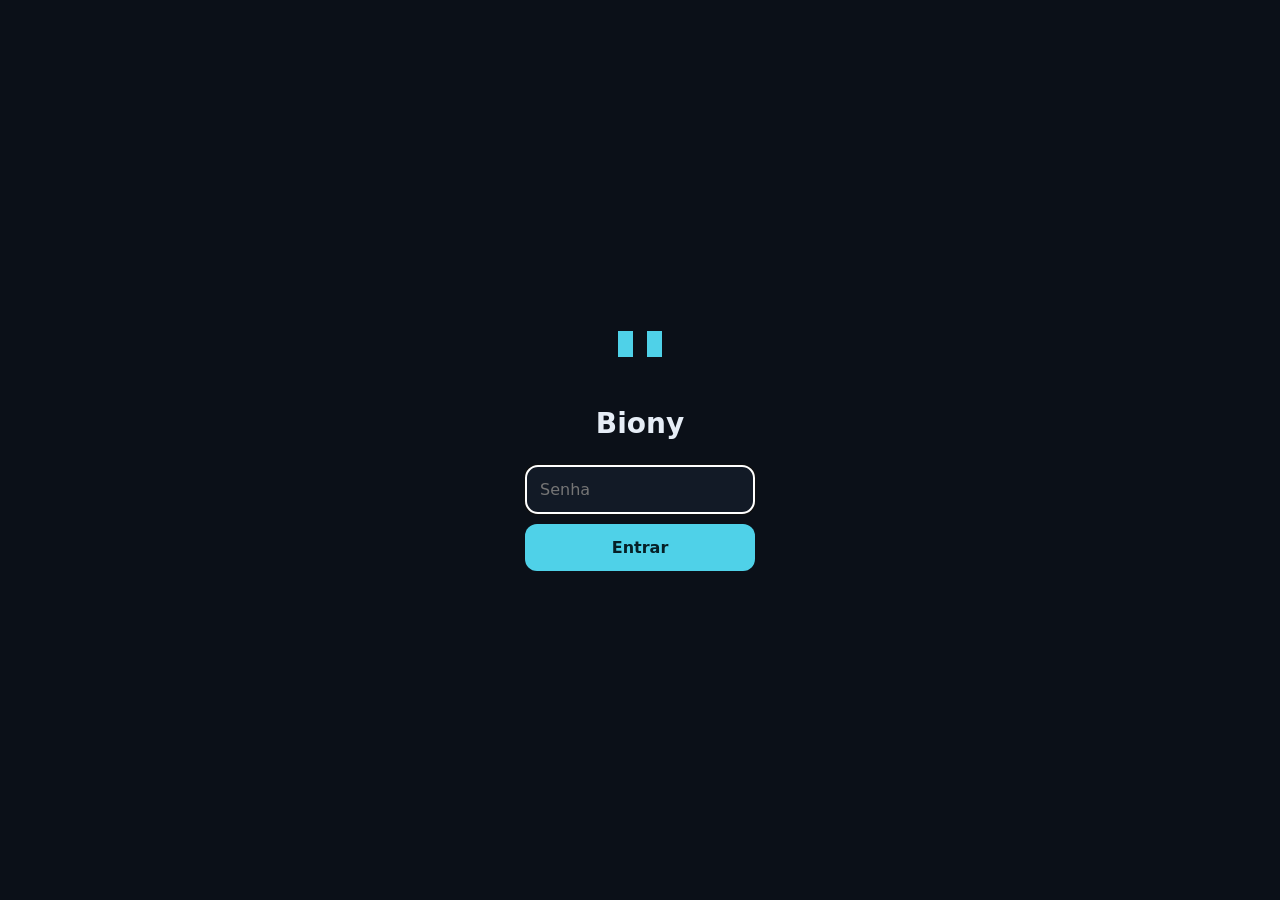
==== server/biony/web/index.html @ 344ee3c3 "feat: F5 — PWA com login, texto e voz - PWA servida pelo próprio servidor (server/biony/web): conver" ====
<!doctype html>
<html lang="pt-BR">
<head>
  <meta charset="utf-8">
  <meta name="viewport" content="width=device-width, initial-scale=1, viewport-fit=cover">
  <meta name="theme-color" content="#0b1018">
  <meta name="apple-mobile-web-app-capable" content="yes">
  <meta name="apple-mobile-web-app-status-bar-style" content="black-translucent">
  <title>Biony</title>
  <link rel="manifest" href="manifest.webmanifest">
  <link rel="icon" href="icon-192.png">
  <link rel="apple-touch-icon" href="icon-192.png">
  <link rel="stylesheet" href="style.css">
</head>
<body>
  <!-- Login -->
  <main id="login" class="login" hidden>
    <img src="icon-192.png" alt="" class="login-logo">
    <h1>Biony</h1>
    <form id="login-form">
      <input id="login-password" type="password" placeholder="Senha" autocomplete="current-password" required>
      <button type="submit">Entrar</button>
      <p id="login-error" class="error" role="alert"></p>
    </form>
  </main>

  <!-- Conversa -->
  <main id="chat" class="chat" hidden>
    <header class="top">
      <div class="title">
        <span id="status-dot" class="dot" title="Status"></span>
        <strong>Biony</strong>
        <small id="status-text"></small>
      </div>
      <div class="actions">
        <button id="speak-toggle" class="icon" title="Responder falando (quando você fala)" aria-pressed="true">🔊</button>
        <button id="new-chat" class="icon" title="Nova conversa">＋</button>
        <button id="logout" class="icon" title="Sair">⎋</button>
      </div>
    </header>

    <section id="messages" class="messages" aria-live="polite"></section>

    <div id="confirm" class="confirm" hidden>
      <button data-answer="sim" class="yes">Sim</button>
      <button data-answer="não" class="no">Não</button>
    </div>

    <form id="composer" class="composer">
      <textarea id="text" rows="1" placeholder="Fale ou digite…" enterkeyhint="send"></textarea>
      <button id="mic" type="button" class="round mic" title="Falar (toque para começar e para enviar)">🎙️</button>
      <button id="send" type="submit" class="round send" title="Enviar">➤</button>
    </form>
  </main>

  <script src="app.js"></script>
</body>
</html>
---- server/biony/web/style.css ----
:root {
  --bg: #0b1018;
  --panel: #121a26;
  --line: #1f2a3a;
  --text: #e6edf6;
  --muted: #8a9ab0;
  --accent: #4fd1e8;
  --accent-ink: #062027;
  --me: #1d3b52;
  --danger: #ff6b6b;
  --ok: #4ade80;
  --warn: #fbbf24;
  color-scheme: dark;
}

* { box-sizing: border-box; }
html, body { height: 100%; margin: 0; }
body {
  background: var(--bg);
  color: var(--text);
  font: 16px/1.45 system-ui, -apple-system, "Segoe UI", Roboto, sans-serif;
}
[hidden] { display: none !important; }
button { font: inherit; color: inherit; cursor: pointer; }

/* ---------- login ---------- */
.login {
  min-height: 100%;
  display: grid;
  place-content: center;
  justify-items: center;
  gap: 12px;
  padding: 24px 16px;
}
.login-logo { width: 96px; height: 96px; border-radius: 22px; }
.login h1 { margin: 0 0 8px; font-size: 28px; }
.login form { display: grid; gap: 10px; width: min(320px, 100%); }
.login input, .login button {
  padding: 12px 14px;
  border-radius: 12px;
  border: 1px solid var(--line);
  background: var(--panel);
  font: inherit;
  color: var(--text);
}
.login button { background: var(--accent); color: var(--accent-ink); border: 0; font-weight: 600; }
.error { color: var(--danger); min-height: 1.4em; margin: 0; text-align: center; }

/* ---------- conversa ---------- */
.chat {
  height: 100%;
  display: grid;
  grid-template-rows: auto 1fr auto auto;
  max-width: 860px;
  margin: 0 auto;
}
.top {
  display: flex;
  align-items: center;
  justify-content: space-between;
  padding: calc(10px + env(safe-area-inset-top)) 16px 10px;
  border-bottom: 1px solid var(--line);
}
.title { display: flex; align-items: center; gap: 8px; min-width: 0; }
.title small { color: var(--muted); white-space: nowrap; overflow: hidden; text-overflow: ellipsis; }
.dot { width: 10px; height: 10px; border-radius: 50%; background: var(--muted); flex: none; }
.dot.ok { background: var(--ok); }
.dot.warn { background: var(--warn); }
.dot.off { background: var(--danger); }
.actions { display: flex; gap: 4px; }
.icon {
  width: 40px; height: 40px;
  border: 0; border-radius: 10px;
  background: transparent;
  font-size: 18px;
}
.icon:hover { background: var(--panel); }
.icon[aria-pressed="false"] { opacity: .4; }

.messages {
  overflow-y: auto;
  padding: 16px;
  display: flex;
  flex-direction: column;
  gap: 10px;
}
.msg {
  max-width: min(85%, 640px);
  padding: 10px 14px;
  border-radius: 16px;
  white-space: pre-wrap;
  overflow-wrap: anywhere;
}
.msg.biony { align-self: flex-start; background: var(--panel); border-bottom-left-radius: 4px; }
.msg.usuario { align-self: flex-end; background: var(--me); border-bottom-right-radius: 4px; }
.msg.erro { align-self: center; background: transparent; color: var(--danger); font-size: 14px; }
.msg .voice { display: block; color: var(--muted); font-size: 13px; margin-bottom: 2px; }
.msg pre {
  white-space: pre;
  overflow-x: auto;
  background: #0a0f16;
  border: 1px solid var(--line);
  border-radius: 8px;
  padding: 10px;
  margin: 6px 0;
  font-size: 14px;
}
.msg code { font-family: ui-monospace, Consolas, monospace; font-size: .92em; }
.msg :not(pre) > code { background: #0a0f16; padding: 1px 5px; border-radius: 5px; }
.typing::after { content: "…"; animation: blink 1s steps(3) infinite; }
@keyframes blink { 50% { opacity: .3; } }
.empty { margin: auto; color: var(--muted); text-align: center; }

.confirm { display: flex; gap: 10px; justify-content: center; padding: 0 16px 10px; }
.confirm button { padding: 10px 28px; border-radius: 12px; border: 0; font-weight: 600; }
.confirm .yes { background: var(--ok); color: #05210f; }
.confirm .no { background: var(--panel); border: 1px solid var(--line); }

.composer {
  display: flex;
  align-items: flex-end;
  gap: 8px;
  padding: 10px 16px calc(10px + env(safe-area-inset-bottom));
  border-top: 1px solid var(--line);
}
.composer textarea {
  flex: 1;
  min-width: 0;
  resize: none;
  max-height: 160px;
  overflow-y: hidden;
  padding: 11px 14px;
  border-radius: 20px;
  border: 1px solid var(--line);
  background: var(--panel);
  color: var(--text);
  font: inherit;
}
.round {
  width: 44px; height: 44px; flex: none;
  border-radius: 50%;
  border: 0;
  background: var(--panel);
  font-size: 18px;
}
.round.send { background: var(--accent); color: var(--accent-ink); }
.round:disabled { opacity: .4; cursor: default; }
.mic.recording { background: var(--danger); animation: pulse 1.2s infinite; }
@keyframes pulse { 50% { box-shadow: 0 0 0 8px rgb(255 107 107 / .2); } }
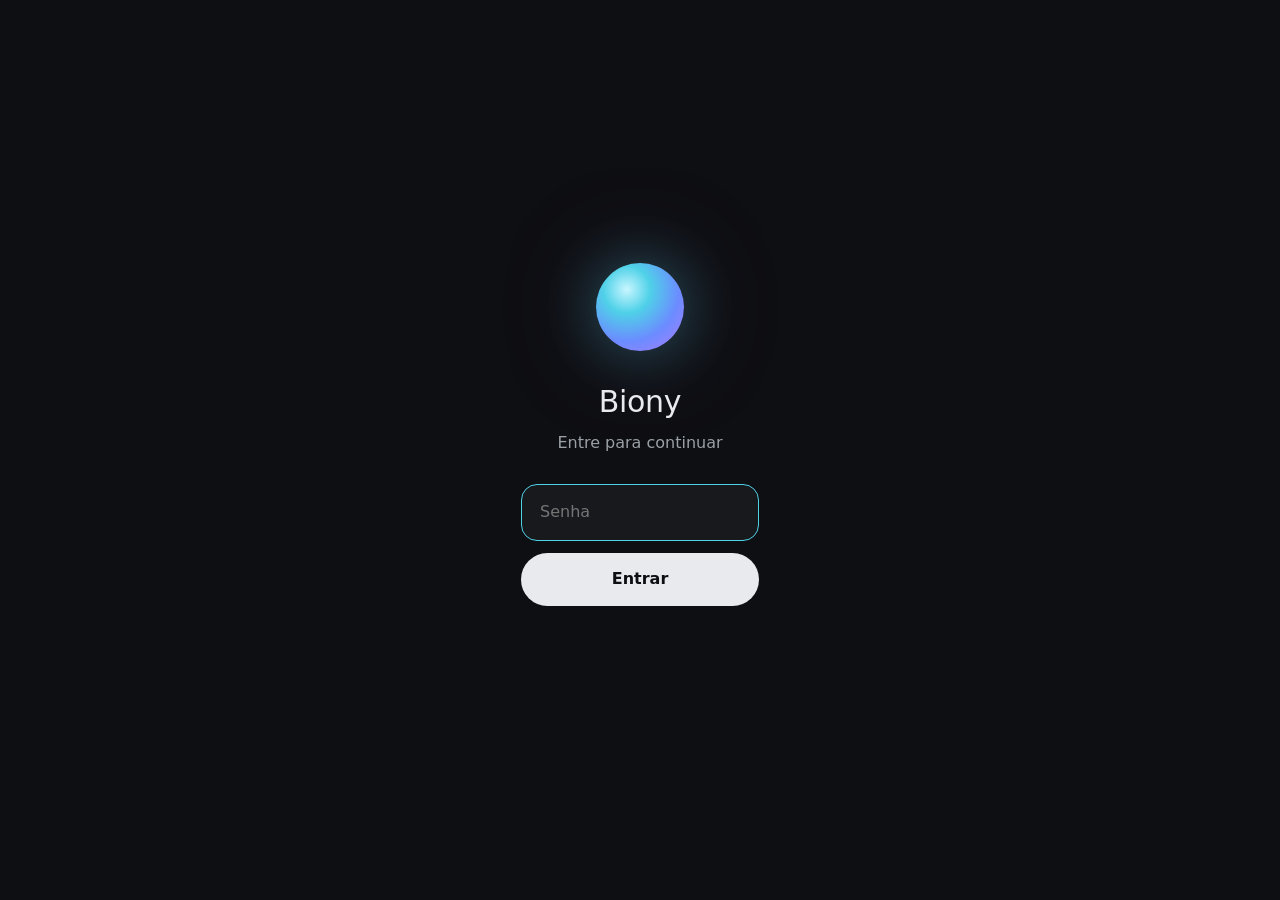
==== commit a764973f: "feat: interface nova da PWA no estilo Gemini (ícones em linha, menu, saudação com atalhos, entrada e" ====
--- a/server/biony/web/index.html
+++ b/server/biony/web/index.html
@@ -2,8 +2,8 @@
 <html lang="pt-BR">
 <head>
   <meta charset="utf-8">
-  <meta name="viewport" content="width=device-width, initial-scale=1, viewport-fit=cover">
-  <meta name="theme-color" content="#0b1018">
+  <meta name="viewport" content="width=device-width, initial-scale=1, viewport-fit=cover, interactive-widget=resizes-content">
+  <meta name="theme-color" content="#0e0f12">
   <meta name="apple-mobile-web-app-capable" content="yes">
   <meta name="apple-mobile-web-app-status-bar-style" content="black-translucent">
   <title>Biony</title>
@@ -13,13 +13,37 @@
   <link rel="stylesheet" href="style.css">
 </head>
 <body>
+  <!-- Ícones (traço de 1,75 px, estilo linha). Usados com <svg><use href="#i-..."/></svg>. -->
+  <svg width="0" height="0" style="position:absolute" aria-hidden="true">
+    <defs>
+      <symbol id="i-mic" viewBox="0 0 24 24"><rect x="9" y="3" width="6" height="11" rx="3"/><path d="M5.5 11a6.5 6.5 0 0 0 13 0M12 17.5V21"/></symbol>
+      <symbol id="i-send" viewBox="0 0 24 24"><path d="M12 19V5M6 11l6-6 6 6"/></symbol>
+      <symbol id="i-stop" viewBox="0 0 24 24"><rect x="7" y="7" width="10" height="10" rx="2"/></symbol>
+      <symbol id="i-menu" viewBox="0 0 24 24"><circle cx="12" cy="5.5" r="1.3"/><circle cx="12" cy="12" r="1.3"/><circle cx="12" cy="18.5" r="1.3"/></symbol>
+      <symbol id="i-new" viewBox="0 0 24 24"><path d="M12 20h8M16.5 3.5a2.1 2.1 0 0 1 3 3L7 19l-4 1 1-4Z"/></symbol>
+      <symbol id="i-calendar" viewBox="0 0 24 24"><rect x="3.5" y="5" width="17" height="15.5" rx="3"/><path d="M3.5 10h17M8 3v4M16 3v4"/></symbol>
+      <symbol id="i-face" viewBox="0 0 24 24"><rect x="3" y="4" width="18" height="16" rx="5"/><path d="M9 10v3M15 10v3"/></symbol>
+      <symbol id="i-volume" viewBox="0 0 24 24"><path d="M4 9.5h3.5L12 6v12l-4.5-3.5H4Z"/><path d="M15.5 9a4 4 0 0 1 0 6M18 6.5a7.5 7.5 0 0 1 0 11"/></symbol>
+      <symbol id="i-gear" viewBox="0 0 24 24"><circle cx="12" cy="12" r="3"/><path d="M19.4 15a1.7 1.7 0 0 0 .3 1.8l.1.1a2 2 0 1 1-2.8 2.8l-.1-.1a1.7 1.7 0 0 0-1.8-.3 1.7 1.7 0 0 0-1 1.5V21a2 2 0 1 1-4 0v-.1a1.7 1.7 0 0 0-1.1-1.5 1.7 1.7 0 0 0-1.8.3l-.1.1a2 2 0 1 1-2.8-2.8l.1-.1a1.7 1.7 0 0 0 .3-1.8 1.7 1.7 0 0 0-1.5-1H3a2 2 0 1 1 0-4h.1a1.7 1.7 0 0 0 1.5-1.1 1.7 1.7 0 0 0-.3-1.8l-.1-.1a2 2 0 1 1 2.8-2.8l.1.1a1.7 1.7 0 0 0 1.8.3H9a1.7 1.7 0 0 0 1-1.5V3a2 2 0 1 1 4 0v.1a1.7 1.7 0 0 0 1 1.5 1.7 1.7 0 0 0 1.8-.3l.1-.1a2 2 0 1 1 2.8 2.8l-.1.1a1.7 1.7 0 0 0-.3 1.8V9a1.7 1.7 0 0 0 1.5 1H21a2 2 0 1 1 0 4h-.1a1.7 1.7 0 0 0-1.5 1Z"/></symbol>
+      <symbol id="i-logout" viewBox="0 0 24 24"><path d="M14 4h4a2 2 0 0 1 2 2v12a2 2 0 0 1-2 2h-4M10 16l-4-4 4-4M6 12h10"/></symbol>
+      <symbol id="i-back" viewBox="0 0 24 24"><path d="M15 5l-7 7 7 7"/></symbol>
+      <symbol id="i-plus" viewBox="0 0 24 24"><path d="M12 5v14M5 12h14"/></symbol>
+      <symbol id="i-check" viewBox="0 0 24 24"><path d="M5 12.5l4.5 4.5L19 7.5"/></symbol>
+      <symbol id="i-home" viewBox="0 0 24 24"><path d="M4 11l8-6.5 8 6.5M6 9.5V20h12V9.5"/></symbol>
+      <symbol id="i-moon" viewBox="0 0 24 24"><path d="M20 14.5A8 8 0 0 1 9.5 4a8 8 0 1 0 10.5 10.5Z"/></symbol>
+      <symbol id="i-film" viewBox="0 0 24 24"><rect x="3.5" y="5" width="17" height="14" rx="2.5"/><path d="M3.5 9.5h17M3.5 14.5h17M8 5v14M16 5v14"/></symbol>
+      <symbol id="i-bulb" viewBox="0 0 24 24"><path d="M9 18h6M10 21h4M12 3a6 6 0 0 0-3.5 10.9c.6.5 1 1.2 1 2.1h5c0-.9.4-1.6 1-2.1A6 6 0 0 0 12 3Z"/></symbol>
+    </defs>
+  </svg>
+
   <!-- Login -->
   <main id="login" class="login" hidden>
-    <img src="icon-192.png" alt="" class="login-logo">
+    <div class="orb orb-lg" aria-hidden="true"></div>
     <h1>Biony</h1>
+    <p class="login-sub">Entre para continuar</p>
     <form id="login-form">
       <input id="login-password" type="password" placeholder="Senha" autocomplete="current-password" required>
-      <button type="submit">Entrar</button>
+      <button type="submit" class="primary">Entrar</button>
       <p id="login-error" class="error" role="alert"></p>
     </form>
   </main>
@@ -28,31 +52,68 @@
   <main id="chat" class="chat" hidden>
     <header class="top">
       <div class="title">
+        <span class="brand">Biony</span>
         <span id="status-dot" class="dot" title="Status"></span>
-        <strong>Biony</strong>
         <small id="status-text"></small>
       </div>
       <div class="actions">
-        <button id="speak-toggle" class="icon" title="Responder falando (quando você fala)" aria-pressed="true">🔊</button>
-        <button id="new-chat" class="icon" title="Nova conversa">＋</button>
-        <button id="logout" class="icon" title="Sair">⎋</button>
+        <button id="new-chat" class="icon" title="Nova conversa" aria-label="Nova conversa"><svg><use href="#i-new"/></svg></button>
+        <button id="menu-open" class="icon" title="Mais opções" aria-label="Mais opções" aria-haspopup="menu" aria-expanded="false"><svg><use href="#i-menu"/></svg></button>
+      </div>
+      <div id="menu" class="menu" role="menu" hidden>
+        <button id="agenda-open" role="menuitem"><svg><use href="#i-calendar"/></svg><span>Agenda</span></button>
+        <button id="face-toggle" role="menuitemcheckbox" aria-checked="false"><svg><use href="#i-face"/></svg><span>Rosto em tela cheia</span><i class="switch"></i></button>
+        <button id="speak-toggle" role="menuitemcheckbox" aria-checked="true"><svg><use href="#i-volume"/></svg><span>Respostas faladas</span><i class="switch"></i></button>
+        <button id="app-settings" role="menuitem" hidden><svg><use href="#i-gear"/></svg><span>Configurações do app</span></button>
+        <hr>
+        <button id="logout" role="menuitem" class="danger"><svg><use href="#i-logout"/></svg><span>Sair</span></button>
       </div>
     </header>
 
+    <section id="face-panel" class="face-panel">
+      <canvas id="face" aria-label="Rosto do Biony"></canvas>
+      <p id="caption" class="caption" aria-live="polite"></p>
+    </section>
+
     <section id="messages" class="messages" aria-live="polite"></section>
 
-    <div id="confirm" class="confirm" hidden>
-      <button data-answer="sim" class="yes">Sim</button>
-      <button data-answer="não" class="no">Não</button>
+    <div class="bottom">
+      <div id="confirm" class="confirm" hidden>
+        <button data-answer="sim" class="yes">Confirmar</button>
+        <button data-answer="não" class="no">Cancelar</button>
+      </div>
+      <form id="composer" class="composer">
+        <textarea id="text" rows="1" placeholder="Pergunte ao Biony" enterkeyhint="send" aria-label="Mensagem"></textarea>
+        <button id="mic" type="button" class="round mic" title="Conversar por voz: toque, fale e faça uma pausa; toque de novo para encerrar" aria-label="Conversar por voz"><svg class="when-idle"><use href="#i-mic"/></svg><svg class="when-recording"><use href="#i-stop"/></svg></button>
+        <button id="send" type="submit" class="round send" title="Enviar" aria-label="Enviar"><svg><use href="#i-send"/></svg></button>
+      </form>
     </div>
-
-    <form id="composer" class="composer">
-      <textarea id="text" rows="1" placeholder="Fale ou digite…" enterkeyhint="send"></textarea>
-      <button id="mic" type="button" class="round mic" title="Falar (toque para começar e para enviar)">🎙️</button>
-      <button id="send" type="submit" class="round send" title="Enviar">➤</button>
-    </form>
   </main>
 
+  <!-- Agenda -->
+  <main id="agenda" class="agenda" hidden>
+    <header class="top">
+      <div class="title">
+        <button id="agenda-close" class="icon" title="Voltar" aria-label="Voltar para a conversa"><svg><use href="#i-back"/></svg></button>
+        <span class="brand">Agenda</span>
+      </div>
+    </header>
+    <div class="agenda-body">
+      <form id="task-form" class="task-form">
+        <input id="task-title" type="text" placeholder="Nova tarefa" maxlength="200" required>
+        <input id="task-due" type="datetime-local" title="Prazo (opcional)" aria-label="Prazo (opcional)">
+        <button type="submit" class="round send" title="Adicionar" aria-label="Adicionar tarefa"><svg><use href="#i-plus"/></svg></button>
+      </form>
+      <p id="agenda-error" class="error" role="alert"></p>
+      <h2>Tarefas</h2>
+      <ul id="task-list" class="agenda-list"></ul>
+      <h2>Lembretes</h2>
+      <ul id="reminder-list" class="agenda-list"></ul>
+    </div>
+  </main>
+
+  <script src="face.js"></script>
+  <script src="vad.js"></script>
   <script src="app.js"></script>
 </body>
 </html>
--- a/server/biony/web/style.css
+++ b/server/biony/web/style.css
@@ -1,27 +1,45 @@
 :root {
-  --bg: #0b1018;
-  --panel: #121a26;
-  --line: #1f2a3a;
-  --text: #e6edf6;
-  --muted: #8a9ab0;
-  --accent: #4fd1e8;
-  --accent-ink: #062027;
-  --me: #1d3b52;
-  --danger: #ff6b6b;
-  --ok: #4ade80;
-  --warn: #fbbf24;
+  --bg: #0e0f12;
+  --surface: #17191d;
+  --surface-2: #1e2126;
+  --surface-3: #262a30;
+  --line: #2b2f36;
+  --text: #e8eaed;
+  --muted: #9aa0a6;
+  --faint: #6b7178;
+  --accent: #4fd1e8;          /* o ciano dos olhos do Biony */
+  --accent-ink: #04212a;
+  --grad: linear-gradient(100deg, #4fd1e8 0%, #6b8cff 50%, #b07cff 100%);
+  --danger: #f28b82;
+  --ok: #81c995;
+  --warn: #fdd663;
+  --radius: 20px;
   color-scheme: dark;
 }
 
-* { box-sizing: border-box; }
+* { box-sizing: border-box; -webkit-tap-highlight-color: transparent; }
 html, body { height: 100%; margin: 0; }
 body {
   background: var(--bg);
   color: var(--text);
-  font: 16px/1.45 system-ui, -apple-system, "Segoe UI", Roboto, sans-serif;
+  font: 16px/1.55 "Google Sans", "Google Sans Text", Roboto, system-ui, -apple-system, "Segoe UI", sans-serif;
+  -webkit-font-smoothing: antialiased;
 }
 [hidden] { display: none !important; }
-button { font: inherit; color: inherit; cursor: pointer; }
+button { font: inherit; color: inherit; cursor: pointer; background: none; border: 0; padding: 0; }
+input, textarea { font: inherit; color: inherit; }
+
+/* Ícones em linha (sprite no index.html) */
+svg { width: 22px; height: 22px; fill: none; stroke: currentColor; stroke-width: 1.75; stroke-linecap: round; stroke-linejoin: round; flex: none; }
+#i-menu circle { fill: currentColor; stroke: none; }
+
+/* O "orbe": a marca do Biony (login, avatar das respostas, estado vazio) */
+.orb {
+  width: 26px; height: 26px; border-radius: 50%; flex: none;
+  background: radial-gradient(circle at 35% 30%, #c8f6ff 0%, #4fd1e8 28%, #6b8cff 62%, #b07cff 100%);
+  box-shadow: 0 0 18px rgb(79 209 232 / .35);
+}
+.orb-lg { width: 88px; height: 88px; box-shadow: 0 0 60px rgb(79 209 232 / .35), 0 0 120px rgb(176 124 255 / .18); }
 
 /* ---------- login ---------- */
 .login {
@@ -29,121 +47,316 @@
   display: grid;
   place-content: center;
   justify-items: center;
-  gap: 12px;
-  padding: 24px 16px;
-}
-.login-logo { width: 96px; height: 96px; border-radius: 22px; }
-.login h1 { margin: 0 0 8px; font-size: 28px; }
-.login form { display: grid; gap: 10px; width: min(320px, 100%); }
-.login input, .login button {
-  padding: 12px 14px;
-  border-radius: 12px;
+  gap: 6px;
+  padding: 24px 20px;
+}
+.login h1 { margin: 22px 0 0; font-size: 30px; font-weight: 500; letter-spacing: -.01em; }
+.login-sub { margin: 0 0 22px; color: var(--muted); }
+.login form { display: grid; gap: 12px; width: min(340px, 100%); }
+.login input {
+  padding: 15px 18px;
+  border-radius: 16px;
   border: 1px solid var(--line);
-  background: var(--panel);
-  font: inherit;
-  color: var(--text);
-}
-.login button { background: var(--accent); color: var(--accent-ink); border: 0; font-weight: 600; }
-.error { color: var(--danger); min-height: 1.4em; margin: 0; text-align: center; }
+  background: var(--surface);
+  outline: none;
+}
+.login input:focus { border-color: var(--accent); }
+.primary {
+  padding: 14px 18px;
+  border-radius: 999px;
+  background: var(--text);
+  color: var(--bg);
+  font-weight: 600;
+}
+.error { color: var(--danger); min-height: 1.4em; margin: 0; text-align: center; font-size: 14px; }
 
 /* ---------- conversa ---------- */
 .chat {
   height: 100%;
   display: grid;
-  grid-template-rows: auto 1fr auto auto;
-  max-width: 860px;
+  grid-template-columns: minmax(0, 1fr); /* sem isto, um topo largo demais empurra a tela inteira */
+  grid-template-rows: auto auto 1fr auto;
+  max-width: 820px;
   margin: 0 auto;
 }
 .top {
+  position: relative;
   display: flex;
   align-items: center;
   justify-content: space-between;
-  padding: calc(10px + env(safe-area-inset-top)) 16px 10px;
-  border-bottom: 1px solid var(--line);
-}
-.title { display: flex; align-items: center; gap: 8px; min-width: 0; }
-.title small { color: var(--muted); white-space: nowrap; overflow: hidden; text-overflow: ellipsis; }
-.dot { width: 10px; height: 10px; border-radius: 50%; background: var(--muted); flex: none; }
+  gap: 8px;
+  padding: calc(8px + env(safe-area-inset-top)) 8px 4px 20px;
+  min-height: 60px;
+}
+.title { display: flex; align-items: center; gap: 10px; min-width: 0; flex: 1 1 auto; }
+.brand { font-size: 21px; font-weight: 500; letter-spacing: -.01em; }
+.title small { color: var(--muted); font-size: 13px; white-space: nowrap; overflow: hidden; text-overflow: ellipsis; }
+.dot { width: 7px; height: 7px; border-radius: 50%; background: var(--faint); flex: none; transition: background .3s; }
 .dot.ok { background: var(--ok); }
 .dot.warn { background: var(--warn); }
 .dot.off { background: var(--danger); }
-.actions { display: flex; gap: 4px; }
+.actions { display: flex; gap: 2px; flex: none; }
 .icon {
-  width: 40px; height: 40px;
-  border: 0; border-radius: 10px;
-  background: transparent;
-  font-size: 18px;
-}
-.icon:hover { background: var(--panel); }
-.icon[aria-pressed="false"] { opacity: .4; }
+  width: 44px; height: 44px;
+  display: inline-grid; place-items: center;
+  border-radius: 50%;
+  color: var(--muted);
+  transition: background .15s, color .15s;
+}
+.icon:hover, .icon:focus-visible, .icon[aria-expanded="true"] { background: var(--surface-2); color: var(--text); outline: none; }
+
+/* Menu de opções (⋮) */
+.menu {
+  position: absolute;
+  top: calc(56px + env(safe-area-inset-top));
+  right: 10px;
+  z-index: 20;
+  min-width: 250px;
+  padding: 8px;
+  border-radius: 18px;
+  background: var(--surface-2);
+  box-shadow: 0 12px 40px rgb(0 0 0 / .5), 0 0 0 1px var(--line);
+  transform-origin: top right;
+  animation: pop .14s ease-out;
+}
+@keyframes pop { from { opacity: 0; transform: scale(.96); } }
+.menu button {
+  display: flex; align-items: center; gap: 14px;
+  width: 100%;
+  padding: 12px 14px;
+  border-radius: 12px;
+  text-align: left;
+  font-size: 15px;
+}
+.menu button:hover, .menu button:focus-visible { background: var(--surface-3); outline: none; }
+.menu button svg { color: var(--muted); width: 20px; height: 20px; }
+.menu button span { flex: 1; }
+.menu .danger, .menu .danger svg { color: var(--danger); }
+.menu hr { border: 0; border-top: 1px solid var(--line); margin: 6px 4px; }
+.switch {
+  position: relative; width: 34px; height: 20px; border-radius: 999px; flex: none;
+  background: var(--surface-3); box-shadow: inset 0 0 0 1px var(--line); transition: background .2s;
+}
+.switch::after {
+  content: ""; position: absolute; top: 3px; left: 3px; width: 14px; height: 14px; border-radius: 50%;
+  background: var(--muted); transition: transform .2s, background .2s;
+}
+[aria-checked="true"] .switch { background: var(--accent); box-shadow: none; }
+[aria-checked="true"] .switch::after { transform: translateX(14px); background: var(--accent-ink); }
+
+/* Rosto: discreto em cima da conversa; com fade para não "cortar" a tela */
+.face-panel {
+  position: relative;
+  height: clamp(110px, 20vh, 190px);
+  cursor: pointer;
+  -webkit-mask-image: linear-gradient(to bottom, #000 70%, transparent);
+          mask-image: linear-gradient(to bottom, #000 70%, transparent);
+}
+.face-panel canvas { display: block; width: 100%; height: 100%; }
+.caption { display: none; }
+
+/* Modo rosto: o rosto ocupa a tela, as mensagens somem e a última resposta vira legenda. */
+.chat.face-mode { grid-template-rows: auto 1fr 0 auto; }
+.chat.face-mode .face-panel { height: auto; min-height: 0; -webkit-mask-image: none; mask-image: none; }
+.chat.face-mode .messages { display: none; }
+.chat.face-mode .caption {
+  display: block;
+  position: absolute;
+  left: 20px; right: 20px; bottom: 16px;
+  margin: 0 auto;
+  max-width: 640px;
+  max-height: 30%;
+  overflow: hidden;
+  text-align: center;
+  color: var(--muted);
+  font-size: 17px;
+  white-space: pre-wrap;
+}
 
 .messages {
   overflow-y: auto;
-  padding: 16px;
+  padding: 4px 20px 24px;
   display: flex;
   flex-direction: column;
-  gap: 10px;
-}
-.msg {
-  max-width: min(85%, 640px);
-  padding: 10px 14px;
-  border-radius: 16px;
-  white-space: pre-wrap;
-  overflow-wrap: anywhere;
-}
-.msg.biony { align-self: flex-start; background: var(--panel); border-bottom-left-radius: 4px; }
-.msg.usuario { align-self: flex-end; background: var(--me); border-bottom-right-radius: 4px; }
-.msg.erro { align-self: center; background: transparent; color: var(--danger); font-size: 14px; }
-.msg .voice { display: block; color: var(--muted); font-size: 13px; margin-bottom: 2px; }
+  gap: 22px;
+  scroll-behavior: smooth;
+}
+.msg { white-space: pre-wrap; overflow-wrap: anywhere; }
+/* Biony: sem balão, texto direto com o orbe ao lado (como o Gemini). */
+.msg.biony {
+  position: relative;
+  align-self: stretch;
+  padding-left: 40px;
+  font-size: 16px;
+  line-height: 1.65;
+  animation: rise .25s ease-out;
+}
+.msg.biony::before {
+  content: "";
+  position: absolute; left: 0; top: 1px;
+  width: 24px; height: 24px; border-radius: 50%;
+  background: radial-gradient(circle at 35% 30%, #c8f6ff 0%, #4fd1e8 28%, #6b8cff 62%, #b07cff 100%);
+}
+/* Você: balão discreto à direita. */
+.msg.usuario {
+  align-self: flex-end;
+  max-width: min(82%, 620px);
+  padding: 11px 18px;
+  border-radius: 22px 22px 6px 22px;
+  background: var(--surface-2);
+  animation: rise .2s ease-out;
+}
+@keyframes rise { from { opacity: 0; transform: translateY(6px); } }
+.msg.erro { align-self: center; color: var(--danger); font-size: 14px; text-align: center; }
+.msg .voice {
+  display: flex; align-items: center; gap: 5px;
+  color: var(--muted); font-size: 12px; margin-bottom: 3px;
+}
+.msg .voice svg { width: 13px; height: 13px; }
 .msg pre {
   white-space: pre;
   overflow-x: auto;
-  background: #0a0f16;
+  background: var(--surface);
   border: 1px solid var(--line);
-  border-radius: 8px;
-  padding: 10px;
-  margin: 6px 0;
+  border-radius: 14px;
+  padding: 12px 14px;
+  margin: 8px 0;
   font-size: 14px;
-}
-.msg code { font-family: ui-monospace, Consolas, monospace; font-size: .92em; }
-.msg :not(pre) > code { background: #0a0f16; padding: 1px 5px; border-radius: 5px; }
-.typing::after { content: "…"; animation: blink 1s steps(3) infinite; }
-@keyframes blink { 50% { opacity: .3; } }
-.empty { margin: auto; color: var(--muted); text-align: center; }
-
-.confirm { display: flex; gap: 10px; justify-content: center; padding: 0 16px 10px; }
-.confirm button { padding: 10px 28px; border-radius: 12px; border: 0; font-weight: 600; }
-.confirm .yes { background: var(--ok); color: #05210f; }
-.confirm .no { background: var(--panel); border: 1px solid var(--line); }
+  line-height: 1.5;
+}
+.msg code { font-family: "Roboto Mono", ui-monospace, Consolas, monospace; font-size: .9em; }
+.msg :not(pre) > code { background: var(--surface-2); padding: 2px 6px; border-radius: 6px; }
+/* "Pensando": brilho passando pelo texto */
+.msg.typing span:last-child::after {
+  content: "Pensando";
+  background: linear-gradient(90deg, var(--faint) 0%, var(--text) 50%, var(--faint) 100%);
+  background-size: 200% 100%;
+  -webkit-background-clip: text; background-clip: text; color: transparent;
+  animation: shimmer 1.4s linear infinite;
+}
+@keyframes shimmer { from { background-position: 100% 0; } to { background-position: -100% 0; } }
+
+/* Estado vazio: saudação com degradê e atalhos */
+.welcome { margin: auto 0; padding: 8px 0 12px; }
+.welcome h2 {
+  margin: 0;
+  font-size: clamp(30px, 8vw, 40px);
+  font-weight: 500;
+  line-height: 1.15;
+  letter-spacing: -.02em;
+  background: var(--grad);
+  -webkit-background-clip: text; background-clip: text; color: transparent;
+}
+.welcome p { margin: 6px 0 22px; font-size: clamp(22px, 6vw, 30px); color: var(--faint); font-weight: 500; letter-spacing: -.01em; }
+.chips { display: grid; grid-template-columns: repeat(2, minmax(0, 1fr)); gap: 10px; }
+.chip {
+  display: flex; flex-direction: column; align-items: flex-start; gap: 10px;
+  padding: 14px 16px;
+  border-radius: 18px;
+  background: var(--surface);
+  text-align: left;
+  font-size: 14px;
+  color: var(--text);
+  transition: background .15s;
+}
+.chip:hover, .chip:focus-visible { background: var(--surface-2); outline: none; }
+.chip svg { color: var(--accent); }
+
+/* Barra de baixo: confirmação + pílula de entrada */
+.bottom { padding: 6px 12px calc(12px + env(safe-area-inset-bottom)); }
+.confirm { display: flex; gap: 10px; justify-content: center; padding: 0 4px 10px; }
+.confirm button { flex: 1; max-width: 180px; padding: 12px 18px; border-radius: 999px; font-weight: 600; }
+.confirm .yes { background: var(--accent); color: var(--accent-ink); }
+.confirm .no { box-shadow: inset 0 0 0 1px var(--line); color: var(--text); }
 
 .composer {
   display: flex;
   align-items: flex-end;
-  gap: 8px;
-  padding: 10px 16px calc(10px + env(safe-area-inset-bottom));
-  border-top: 1px solid var(--line);
-}
+  gap: 4px;
+  padding: 6px 6px 6px 20px;
+  border-radius: 30px;
+  background: var(--surface-2);
+  box-shadow: 0 0 0 1px var(--line);
+  transition: box-shadow .2s;
+}
+.composer:focus-within { box-shadow: 0 0 0 1px #3c414a; }
 .composer textarea {
   flex: 1;
   min-width: 0;
   resize: none;
   max-height: 160px;
   overflow-y: hidden;
-  padding: 11px 14px;
-  border-radius: 20px;
-  border: 1px solid var(--line);
-  background: var(--panel);
-  color: var(--text);
-  font: inherit;
-}
+  padding: 11px 0;
+  border: 0;
+  outline: none;
+  background: transparent;
+  line-height: 1.45;
+}
+.composer textarea::placeholder { color: var(--muted); }
 .round {
   width: 44px; height: 44px; flex: none;
+  display: inline-grid; place-items: center;
   border-radius: 50%;
+  color: var(--text);
+  transition: background .15s, transform .1s;
+}
+.round:active { transform: scale(.94); }
+.round:disabled { opacity: .35; cursor: default; }
+.round.send { background: var(--text); color: var(--bg); }
+.round.mic:hover { background: var(--surface-3); }
+/* Como no Gemini: com o campo vazio aparece o microfone; digitando, aparece o enviar.
+   Durante a gravação o enviar volta (envia na hora, sem esperar o silêncio). */
+.composer:not(.has-text) .send { display: none; }
+.composer.has-text .mic { display: none; }
+.composer:has(.mic.recording) .send { display: inline-grid; }
+.mic .when-recording { display: none; }
+.mic.recording { background: var(--grad); color: #fff; animation: pulse 1.6s ease-in-out infinite; }
+.mic.recording .when-idle { display: none; }
+.mic.recording .when-recording { display: block; }
+.mic.handsfree:not(.recording) { box-shadow: inset 0 0 0 2px var(--accent); color: var(--accent); }
+@keyframes pulse { 50% { box-shadow: 0 0 0 8px rgb(107 140 255 / .18); } }
+
+/* ---------- agenda ---------- */
+.agenda {
+  height: 100%;
+  display: grid;
+  grid-template-columns: minmax(0, 1fr);
+  grid-template-rows: auto 1fr;
+  max-width: 820px;
+  margin: 0 auto;
+}
+.agenda .top { padding-left: 8px; }
+.agenda-body { overflow-y: auto; padding: 8px 16px calc(24px + env(safe-area-inset-bottom)); }
+.agenda h2 { margin: 26px 4px 10px; font-size: 13px; font-weight: 500; color: var(--muted); letter-spacing: .02em; }
+.task-form {
+  display: flex; flex-wrap: wrap; align-items: center; gap: 8px;
+  padding: 8px;
+  border-radius: 22px;
+  background: var(--surface);
+}
+.task-form input {
+  padding: 11px 14px;
+  border-radius: 14px;
   border: 0;
-  background: var(--panel);
-  font-size: 18px;
-}
-.round.send { background: var(--accent); color: var(--accent-ink); }
-.round:disabled { opacity: .4; cursor: default; }
-.mic.recording { background: var(--danger); animation: pulse 1.2s infinite; }
-@keyframes pulse { 50% { box-shadow: 0 0 0 8px rgb(255 107 107 / .2); } }
+  background: var(--surface-2);
+  min-width: 0;
+  outline: none;
+}
+.task-form #task-title { flex: 1 1 200px; }
+.task-form #task-due { flex: 1 1 170px; color-scheme: dark; color: var(--muted); }
+.agenda-list { list-style: none; margin: 0; padding: 0; display: grid; gap: 2px; border-radius: 18px; overflow: hidden; }
+.agenda-list li {
+  display: flex;
+  align-items: center;
+  justify-content: space-between;
+  gap: 12px;
+  padding: 14px 10px 14px 18px;
+  background: var(--surface);
+}
+.agenda-list li div { display: grid; gap: 2px; min-width: 0; overflow-wrap: anywhere; }
+.agenda-list strong { font-weight: 500; }
+.agenda-list small { color: var(--muted); font-size: 13px; }
+.agenda-list .empty-item { color: var(--faint); justify-content: center; font-size: 14px; }
+.agenda-list .icon { color: var(--muted); box-shadow: inset 0 0 0 1.5px var(--line); width: 36px; height: 36px; }
+.agenda-list .icon:hover { color: var(--ok); box-shadow: inset 0 0 0 1.5px var(--ok); background: transparent; }
+.agenda-list .icon svg { width: 18px; height: 18px; }
